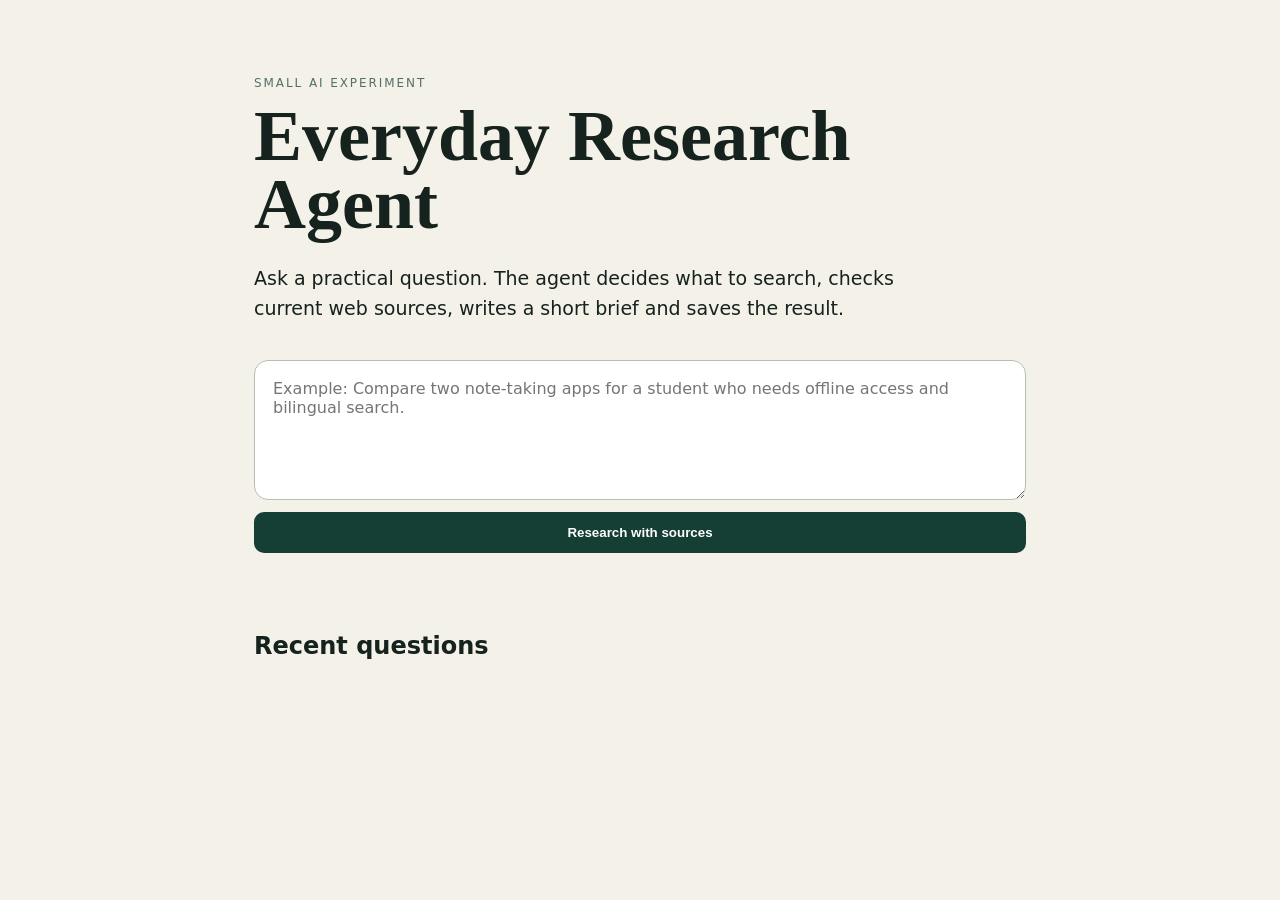
==== static/index.html @ 99025326 "Build everyday web research agent demo" ====
<!doctype html>
<html lang="en">
<head>
  <meta charset="utf-8">
  <meta name="viewport" content="width=device-width,initial-scale=1">
  <title>Everyday Research Agent</title>
  <link rel="stylesheet" href="/static/styles.css">
</head>
<body>
  <main>
    <p class="eyebrow">SMALL AI EXPERIMENT</p>
    <h1>Everyday Research Agent</h1>
    <p class="intro">Ask a practical question. The agent decides what to search, checks current web sources, writes a short brief and saves the result.</p>
    <form id="form">
      <textarea id="question" minlength="5" maxlength="1200" required placeholder="Example: Compare two note-taking apps for a student who needs offline access and bilingual search."></textarea>
      <button>Research with sources</button>
    </form>
    <p id="status" role="status"></p>
    <article id="result" hidden></article>
    <section>
      <h2>Recent questions</h2>
      <div id="history" class="history"></div>
    </section>
  </main>
  <script src="/static/app.js"></script>
</body>
</html>
---- static/styles.css ----
:root{font-family:Inter,ui-sans-serif,system-ui,sans-serif;color:#15221e;background:#f4f1e8}*{box-sizing:border-box}body{margin:0}main{max-width:820px;margin:0 auto;padding:64px 24px}.eyebrow{font-size:12px;letter-spacing:.16em;color:#527066}h1{font-family:Georgia,serif;font-size:clamp(42px,8vw,72px);line-height:.95;margin:12px 0 24px}.intro{font-size:19px;line-height:1.6;max-width:680px}form{display:grid;gap:12px;margin:36px 0}textarea{min-height:140px;border:1px solid #b5bdb4;border-radius:14px;padding:18px;font:inherit;background:#fff}button{border:0;border-radius:10px;background:#153f35;color:#fff;padding:13px 18px;font-weight:650;cursor:pointer}#status{min-height:24px;color:#527066}article{background:#fff;border-radius:18px;padding:26px;box-shadow:0 10px 36px #23352d14;margin:28px 0}pre{white-space:pre-wrap;font:16px/1.65 inherit}.meta,small{color:#67756f;font-size:12px}.history{display:grid;gap:8px}.history button{display:flex;justify-content:space-between;text-align:left;background:#e4e8df;color:#15221e}.history span{max-width:80%}a{color:#176452}details{border-top:1px solid #e1e5df;margin-top:20px;padding-top:14px}
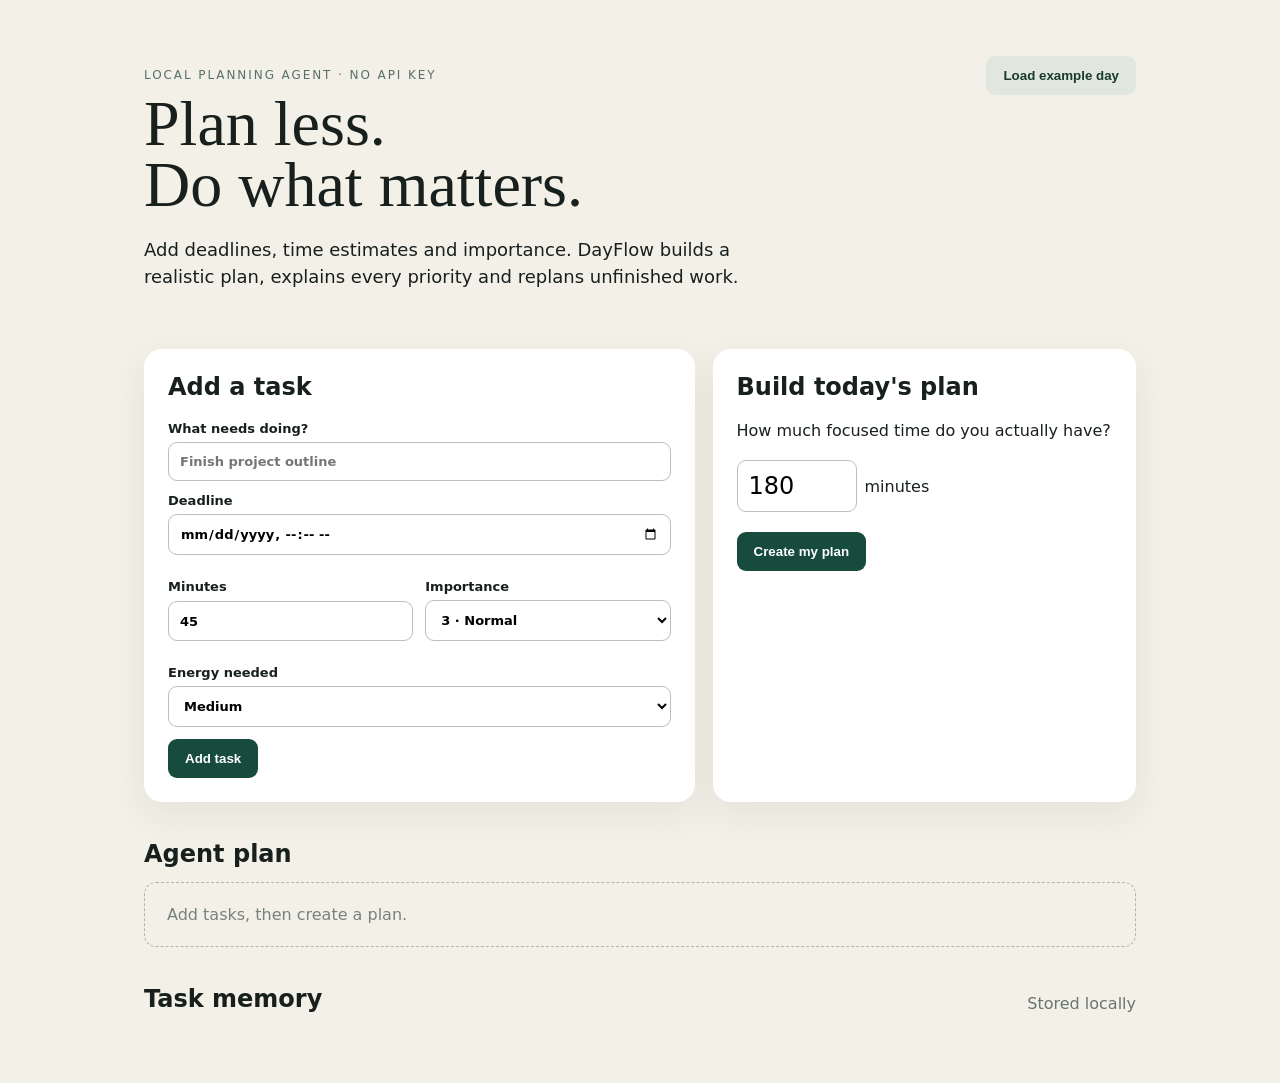
==== commit f96db527: "Replace paid research demo with local DayFlow planner" ====
--- a/static/index.html
+++ b/static/index.html
@@ -1,27 +1,6 @@
-<!doctype html>
-<html lang="en">
-<head>
-  <meta charset="utf-8">
-  <meta name="viewport" content="width=device-width,initial-scale=1">
-  <title>Everyday Research Agent</title>
-  <link rel="stylesheet" href="/static/styles.css">
-</head>
-<body>
-  <main>
-    <p class="eyebrow">SMALL AI EXPERIMENT</p>
-    <h1>Everyday Research Agent</h1>
-    <p class="intro">Ask a practical question. The agent decides what to search, checks current web sources, writes a short brief and saves the result.</p>
-    <form id="form">
-      <textarea id="question" minlength="5" maxlength="1200" required placeholder="Example: Compare two note-taking apps for a student who needs offline access and bilingual search."></textarea>
-      <button>Research with sources</button>
-    </form>
-    <p id="status" role="status"></p>
-    <article id="result" hidden></article>
-    <section>
-      <h2>Recent questions</h2>
-      <div id="history" class="history"></div>
-    </section>
-  </main>
-  <script src="/static/app.js"></script>
-</body>
-</html>
+<!doctype html><html lang="en"><head><meta charset="utf-8"><meta name="viewport" content="width=device-width,initial-scale=1"><title>DayFlow Planning Agent</title><link rel="stylesheet" href="/static/styles.css"></head>
+<body><main><header><div><p class="eyebrow">LOCAL PLANNING AGENT · NO API KEY</p><h1>Plan less.<br>Do what matters.</h1><p class="intro">Add deadlines, time estimates and importance. DayFlow builds a realistic plan, explains every priority and replans unfinished work.</p></div><button id="demo" class="secondary">Load example day</button></header>
+<section class="grid"><form id="taskForm" class="card"><h2>Add a task</h2><label>What needs doing?<input name="title" required minlength="2" placeholder="Finish project outline"></label><label>Deadline<input name="due_at" type="datetime-local" required></label><div class="two"><label>Minutes<input name="estimate_minutes" type="number" min="10" max="600" value="45" required></label><label>Importance<select name="importance"><option value="5">5 · Critical</option><option value="4">4 · Important</option><option value="3" selected>3 · Normal</option><option value="2">2 · Low</option><option value="1">1 · Optional</option></select></label></div><label>Energy needed<select name="energy"><option value="high">High focus</option><option value="medium" selected>Medium</option><option value="low">Low energy</option></select></label><button>Add task</button></form>
+<div class="card"><h2>Build today's plan</h2><p>How much focused time do you actually have?</p><div class="time"><input id="available" type="number" min="15" max="720" value="180"><span>minutes</span></div><button id="plan">Create my plan</button><p id="status" role="status"></p></div></section>
+<section><div class="section-title"><h2>Agent plan</h2><span id="summary"></span></div><div id="planOutput" class="plan empty">Add tasks, then create a plan.</div></section>
+<section><div class="section-title"><h2>Task memory</h2><span>Stored locally</span></div><div id="tasks" class="tasks"></div></section></main><script src="/static/app.js"></script></body></html>
--- a/static/styles.css
+++ b/static/styles.css
@@ -1 +1 @@
-:root{font-family:Inter,ui-sans-serif,system-ui,sans-serif;color:#15221e;background:#f4f1e8}*{box-sizing:border-box}body{margin:0}main{max-width:820px;margin:0 auto;padding:64px 24px}.eyebrow{font-size:12px;letter-spacing:.16em;color:#527066}h1{font-family:Georgia,serif;font-size:clamp(42px,8vw,72px);line-height:.95;margin:12px 0 24px}.intro{font-size:19px;line-height:1.6;max-width:680px}form{display:grid;gap:12px;margin:36px 0}textarea{min-height:140px;border:1px solid #b5bdb4;border-radius:14px;padding:18px;font:inherit;background:#fff}button{border:0;border-radius:10px;background:#153f35;color:#fff;padding:13px 18px;font-weight:650;cursor:pointer}#status{min-height:24px;color:#527066}article{background:#fff;border-radius:18px;padding:26px;box-shadow:0 10px 36px #23352d14;margin:28px 0}pre{white-space:pre-wrap;font:16px/1.65 inherit}.meta,small{color:#67756f;font-size:12px}.history{display:grid;gap:8px}.history button{display:flex;justify-content:space-between;text-align:left;background:#e4e8df;color:#15221e}.history span{max-width:80%}a{color:#176452}details{border-top:1px solid #e1e5df;margin-top:20px;padding-top:14px}
+:root{font-family:Inter,ui-sans-serif,system-ui,sans-serif;color:#18201e;background:#f3f0e7}*{box-sizing:border-box}body{margin:0}main{max-width:1040px;margin:auto;padding:56px 24px}header{display:flex;justify-content:space-between;gap:30px;align-items:flex-start;margin-bottom:40px}.eyebrow{font-size:12px;letter-spacing:.16em;color:#587168}h1{font:64px/.95 Georgia,serif;margin:10px 0 20px}.intro{font-size:18px;line-height:1.55;max-width:640px}.grid{display:grid;grid-template-columns:1.3fr 1fr;gap:18px}.card{background:#fff;padding:24px;border-radius:18px;box-shadow:0 12px 36px #23352d12}h2{margin-top:0}label{display:grid;gap:6px;margin:12px 0;font-size:13px;font-weight:650}input,select{border:1px solid #b9c1bc;border-radius:9px;padding:11px;background:#fff;font:inherit}.two{display:grid;grid-template-columns:1fr 1fr;gap:12px}button{border:0;border-radius:9px;padding:12px 17px;background:#174b3d;color:#fff;font-weight:700;cursor:pointer}.secondary{background:#e1e7df;color:#173a31}.small{padding:8px 11px;margin-left:6px}.time{display:flex;align-items:center;gap:8px;margin:20px 0}.time input{font-size:24px;width:120px}.section-title{display:flex;justify-content:space-between;align-items:end;margin-top:38px}.section-title h2{margin:0}.section-title span,small{color:#68766f}.plan,.tasks{display:grid;gap:10px;margin-top:14px}.block,.task{background:#fff;padding:17px 20px;border-radius:13px;display:flex;justify-content:space-between;gap:16px}.block{justify-content:flex-start}.block h3,.task p{margin:2px 0}.number{display:grid;place-items:center;background:#dce9e2;color:#174b3d;width:34px;height:34px;border-radius:50%;font-weight:800}.block em{display:block;color:#a45135;font-size:12px;margin-top:8px}.task.done{opacity:.55}.task.done b{text-decoration:line-through}.empty{color:#78827d;padding:22px;border:1px dashed #adb7b1;border-radius:12px}@media(max-width:720px){header{display:block}header>button{margin-top:15px}.grid{grid-template-columns:1fr}h1{font-size:48px}.task{display:block}.task>div:last-child{margin-top:12px}}
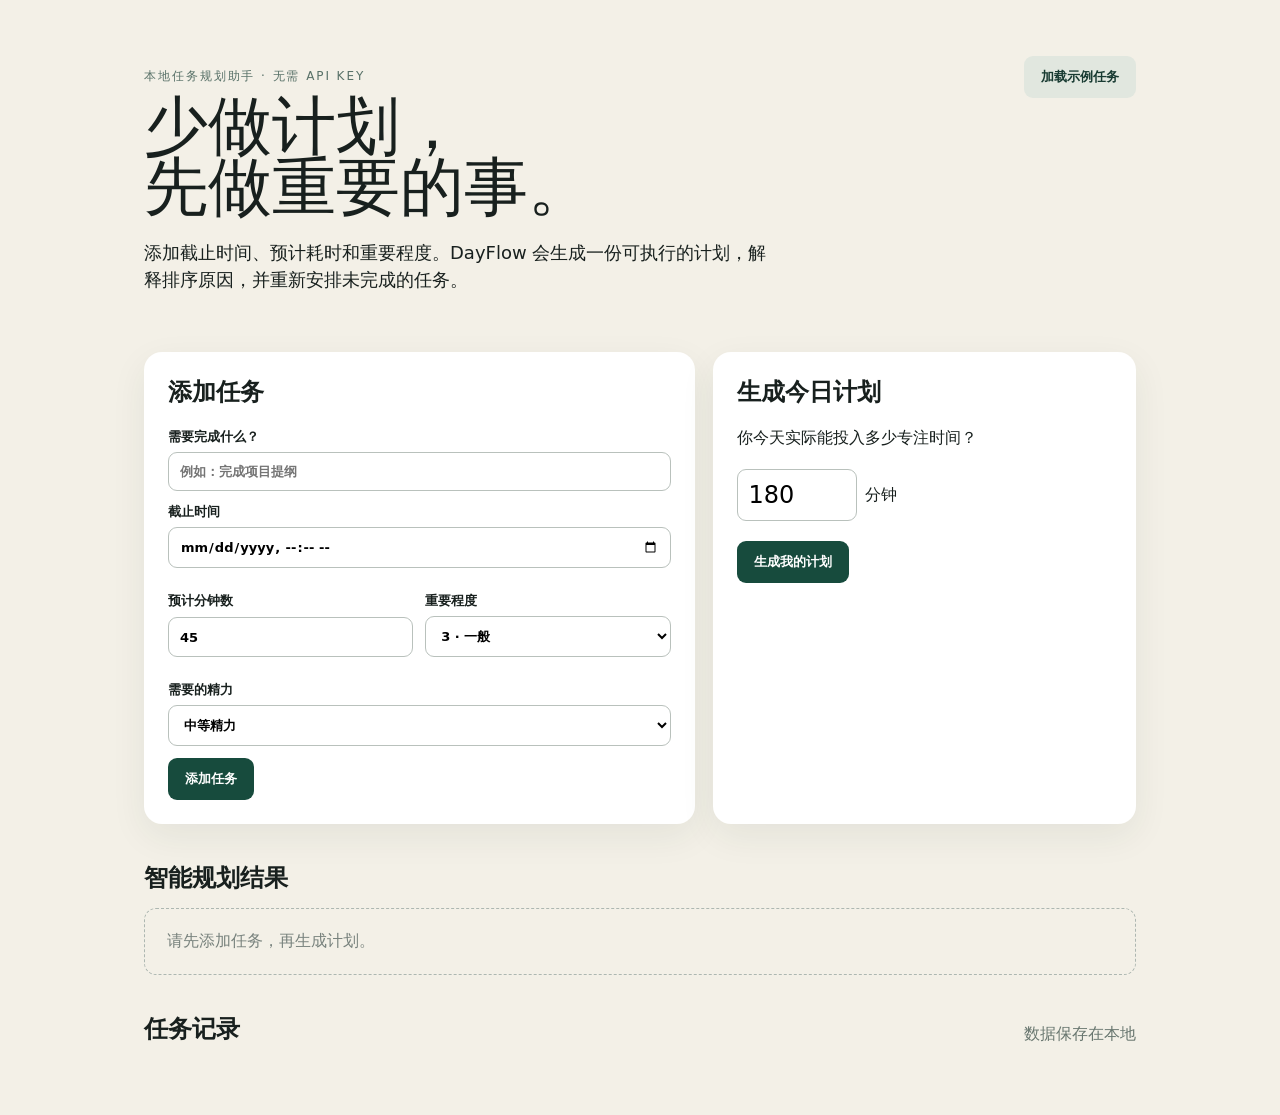
==== commit 92aee659: "Translate DayFlow interface and planning feedback to Chinese" ====
--- a/static/index.html
+++ b/static/index.html
@@ -1,6 +1,6 @@
-<!doctype html><html lang="en"><head><meta charset="utf-8"><meta name="viewport" content="width=device-width,initial-scale=1"><title>DayFlow Planning Agent</title><link rel="stylesheet" href="/static/styles.css"></head>
-<body><main><header><div><p class="eyebrow">LOCAL PLANNING AGENT · NO API KEY</p><h1>Plan less.<br>Do what matters.</h1><p class="intro">Add deadlines, time estimates and importance. DayFlow builds a realistic plan, explains every priority and replans unfinished work.</p></div><button id="demo" class="secondary">Load example day</button></header>
-<section class="grid"><form id="taskForm" class="card"><h2>Add a task</h2><label>What needs doing?<input name="title" required minlength="2" placeholder="Finish project outline"></label><label>Deadline<input name="due_at" type="datetime-local" required></label><div class="two"><label>Minutes<input name="estimate_minutes" type="number" min="10" max="600" value="45" required></label><label>Importance<select name="importance"><option value="5">5 · Critical</option><option value="4">4 · Important</option><option value="3" selected>3 · Normal</option><option value="2">2 · Low</option><option value="1">1 · Optional</option></select></label></div><label>Energy needed<select name="energy"><option value="high">High focus</option><option value="medium" selected>Medium</option><option value="low">Low energy</option></select></label><button>Add task</button></form>
-<div class="card"><h2>Build today's plan</h2><p>How much focused time do you actually have?</p><div class="time"><input id="available" type="number" min="15" max="720" value="180"><span>minutes</span></div><button id="plan">Create my plan</button><p id="status" role="status"></p></div></section>
-<section><div class="section-title"><h2>Agent plan</h2><span id="summary"></span></div><div id="planOutput" class="plan empty">Add tasks, then create a plan.</div></section>
-<section><div class="section-title"><h2>Task memory</h2><span>Stored locally</span></div><div id="tasks" class="tasks"></div></section></main><script src="/static/app.js"></script></body></html>
+<!doctype html><html lang="zh-CN"><head><meta charset="utf-8"><meta name="viewport" content="width=device-width,initial-scale=1"><title>DayFlow 日程规划助手</title><link rel="stylesheet" href="/static/styles.css"></head>
+<body><main><header><div><p class="eyebrow">本地任务规划助手 · 无需 API KEY</p><h1>少做计划，<br>先做重要的事。</h1><p class="intro">添加截止时间、预计耗时和重要程度。DayFlow 会生成一份可执行的计划，解释排序原因，并重新安排未完成的任务。</p></div><button id="demo" class="secondary">加载示例任务</button></header>
+<section class="grid"><form id="taskForm" class="card"><h2>添加任务</h2><label>需要完成什么？<input name="title" required minlength="2" placeholder="例如：完成项目提纲"></label><label>截止时间<input name="due_at" type="datetime-local" required></label><div class="two"><label>预计分钟数<input name="estimate_minutes" type="number" min="10" max="600" value="45" required></label><label>重要程度<select name="importance"><option value="5">5 · 非常重要</option><option value="4">4 · 重要</option><option value="3" selected>3 · 一般</option><option value="2">2 · 较低</option><option value="1">1 · 可选</option></select></label></div><label>需要的精力<select name="energy"><option value="high">高度专注</option><option value="medium" selected>中等精力</option><option value="low">低精力</option></select></label><button>添加任务</button></form>
+<div class="card"><h2>生成今日计划</h2><p>你今天实际能投入多少专注时间？</p><div class="time"><input id="available" type="number" min="15" max="720" value="180"><span>分钟</span></div><button id="plan">生成我的计划</button><p id="status" role="status"></p></div></section>
+<section><div class="section-title"><h2>智能规划结果</h2><span id="summary"></span></div><div id="planOutput" class="plan empty">请先添加任务，再生成计划。</div></section>
+<section><div class="section-title"><h2>任务记录</h2><span>数据保存在本地</span></div><div id="tasks" class="tasks"></div></section></main><script src="/static/app.js"></script></body></html>
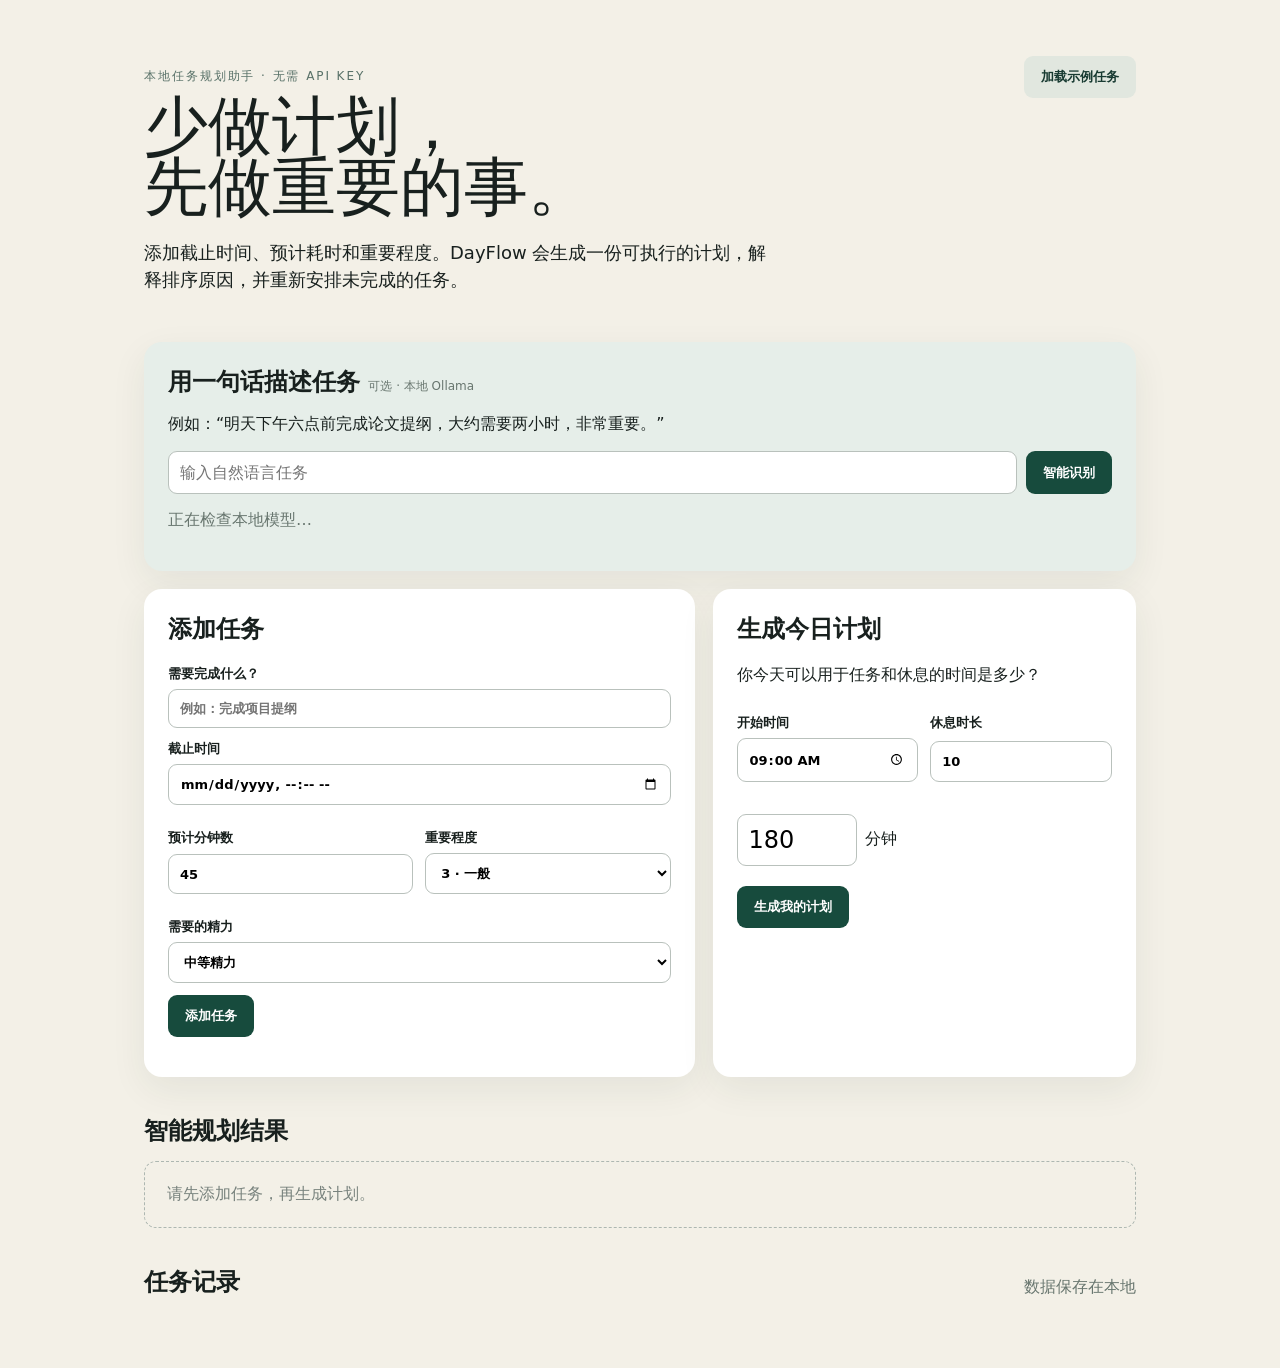
==== commit 4af7df87: "Add editable tasks, timeline scheduling and optional local AI input" ====
--- a/static/index.html
+++ b/static/index.html
@@ -1,6 +1,7 @@
 <!doctype html><html lang="zh-CN"><head><meta charset="utf-8"><meta name="viewport" content="width=device-width,initial-scale=1"><title>DayFlow 日程规划助手</title><link rel="stylesheet" href="/static/styles.css"></head>
 <body><main><header><div><p class="eyebrow">本地任务规划助手 · 无需 API KEY</p><h1>少做计划，<br>先做重要的事。</h1><p class="intro">添加截止时间、预计耗时和重要程度。DayFlow 会生成一份可执行的计划，解释排序原因，并重新安排未完成的任务。</p></div><button id="demo" class="secondary">加载示例任务</button></header>
-<section class="grid"><form id="taskForm" class="card"><h2>添加任务</h2><label>需要完成什么？<input name="title" required minlength="2" placeholder="例如：完成项目提纲"></label><label>截止时间<input name="due_at" type="datetime-local" required></label><div class="two"><label>预计分钟数<input name="estimate_minutes" type="number" min="10" max="600" value="45" required></label><label>重要程度<select name="importance"><option value="5">5 · 非常重要</option><option value="4">4 · 重要</option><option value="3" selected>3 · 一般</option><option value="2">2 · 较低</option><option value="1">1 · 可选</option></select></label></div><label>需要的精力<select name="energy"><option value="high">高度专注</option><option value="medium" selected>中等精力</option><option value="low">低精力</option></select></label><button>添加任务</button></form>
-<div class="card"><h2>生成今日计划</h2><p>你今天实际能投入多少专注时间？</p><div class="time"><input id="available" type="number" min="15" max="720" value="180"><span>分钟</span></div><button id="plan">生成我的计划</button><p id="status" role="status"></p></div></section>
+<section class="ai-card card"><div><h2>用一句话描述任务 <span class="optional">可选 · 本地 Ollama</span></h2><p>例如：“明天下午六点前完成论文提纲，大约需要两小时，非常重要。”</p></div><div class="ai-input"><input id="naturalTask" placeholder="输入自然语言任务"><button id="parseTask" type="button">智能识别</button></div><p id="ollamaStatus" class="hint">正在检查本地模型…</p></section>
+<section class="grid"><form id="taskForm" class="card"><h2 id="formTitle">添加任务</h2><input name="task_id" type="hidden"><label>需要完成什么？<input name="title" required minlength="2" placeholder="例如：完成项目提纲"></label><label>截止时间<input name="due_at" type="datetime-local" required></label><div class="two"><label>预计分钟数<input name="estimate_minutes" type="number" min="10" max="600" value="45" required></label><label>重要程度<select name="importance"><option value="5">5 · 非常重要</option><option value="4">4 · 重要</option><option value="3" selected>3 · 一般</option><option value="2">2 · 较低</option><option value="1">1 · 可选</option></select></label></div><label>需要的精力<select name="energy"><option value="high">高度专注</option><option value="medium" selected>中等精力</option><option value="low">低精力</option></select></label><div class="form-actions"><button id="saveTask">添加任务</button><button id="cancelEdit" type="button" class="secondary" hidden>取消编辑</button></div><p id="formStatus" class="hint" role="status"></p></form>
+<div class="card"><h2>生成今日计划</h2><p>你今天可以用于任务和休息的时间是多少？</p><div class="two"><label>开始时间<input id="startTime" type="time" value="09:00"></label><label>休息时长<input id="breakMinutes" type="number" min="0" max="30" value="10"></label></div><div class="time"><input id="available" type="number" min="15" max="720" value="180"><span>分钟</span></div><button id="plan">生成我的计划</button><p id="status" role="status"></p></div></section>
 <section><div class="section-title"><h2>智能规划结果</h2><span id="summary"></span></div><div id="planOutput" class="plan empty">请先添加任务，再生成计划。</div></section>
 <section><div class="section-title"><h2>任务记录</h2><span>数据保存在本地</span></div><div id="tasks" class="tasks"></div></section></main><script src="/static/app.js"></script></body></html>
--- a/static/styles.css
+++ b/static/styles.css
@@ -1 +1 @@
-:root{font-family:Inter,ui-sans-serif,system-ui,sans-serif;color:#18201e;background:#f3f0e7}*{box-sizing:border-box}body{margin:0}main{max-width:1040px;margin:auto;padding:56px 24px}header{display:flex;justify-content:space-between;gap:30px;align-items:flex-start;margin-bottom:40px}.eyebrow{font-size:12px;letter-spacing:.16em;color:#587168}h1{font:64px/.95 Georgia,serif;margin:10px 0 20px}.intro{font-size:18px;line-height:1.55;max-width:640px}.grid{display:grid;grid-template-columns:1.3fr 1fr;gap:18px}.card{background:#fff;padding:24px;border-radius:18px;box-shadow:0 12px 36px #23352d12}h2{margin-top:0}label{display:grid;gap:6px;margin:12px 0;font-size:13px;font-weight:650}input,select{border:1px solid #b9c1bc;border-radius:9px;padding:11px;background:#fff;font:inherit}.two{display:grid;grid-template-columns:1fr 1fr;gap:12px}button{border:0;border-radius:9px;padding:12px 17px;background:#174b3d;color:#fff;font-weight:700;cursor:pointer}.secondary{background:#e1e7df;color:#173a31}.small{padding:8px 11px;margin-left:6px}.time{display:flex;align-items:center;gap:8px;margin:20px 0}.time input{font-size:24px;width:120px}.section-title{display:flex;justify-content:space-between;align-items:end;margin-top:38px}.section-title h2{margin:0}.section-title span,small{color:#68766f}.plan,.tasks{display:grid;gap:10px;margin-top:14px}.block,.task{background:#fff;padding:17px 20px;border-radius:13px;display:flex;justify-content:space-between;gap:16px}.block{justify-content:flex-start}.block h3,.task p{margin:2px 0}.number{display:grid;place-items:center;background:#dce9e2;color:#174b3d;width:34px;height:34px;border-radius:50%;font-weight:800}.block em{display:block;color:#a45135;font-size:12px;margin-top:8px}.task.done{opacity:.55}.task.done b{text-decoration:line-through}.empty{color:#78827d;padding:22px;border:1px dashed #adb7b1;border-radius:12px}@media(max-width:720px){header{display:block}header>button{margin-top:15px}.grid{grid-template-columns:1fr}h1{font-size:48px}.task{display:block}.task>div:last-child{margin-top:12px}}
+:root{font-family:Inter,ui-sans-serif,system-ui,sans-serif;color:#18201e;background:#f3f0e7}*{box-sizing:border-box}body{margin:0}main{max-width:1040px;margin:auto;padding:56px 24px}header{display:flex;justify-content:space-between;gap:30px;align-items:flex-start;margin-bottom:30px}.eyebrow{font-size:12px;letter-spacing:.16em;color:#587168}h1{font:64px/.95 Georgia,serif;margin:10px 0 20px}.intro{font-size:18px;line-height:1.55;max-width:640px}.grid{display:grid;grid-template-columns:1.3fr 1fr;gap:18px}.card{background:#fff;padding:24px;border-radius:18px;box-shadow:0 12px 36px #23352d12}h2{margin-top:0}label{display:grid;gap:6px;margin:12px 0;font-size:13px;font-weight:650}input,select{border:1px solid #b9c1bc;border-radius:9px;padding:11px;background:#fff;font:inherit}.two{display:grid;grid-template-columns:1fr 1fr;gap:12px}button{border:0;border-radius:9px;padding:12px 17px;background:#174b3d;color:#fff;font-weight:700;cursor:pointer}.secondary{background:#e1e7df;color:#173a31}.danger{background:#f3dfd8;color:#7b2f1d}.small{padding:8px 11px;margin:3px}.time{display:flex;align-items:center;gap:8px;margin:20px 0}.time input{font-size:24px;width:120px}.section-title{display:flex;justify-content:space-between;align-items:end;margin-top:38px}.section-title h2{margin:0}.section-title span,small,.hint{color:#68766f}.plan,.tasks{display:grid;gap:10px;margin-top:14px}.task{background:#fff;padding:17px 20px;border-radius:13px;display:flex;justify-content:space-between;gap:16px}.task p{margin:4px 0}.task.done{opacity:.58}.task.done b{text-decoration:line-through}.task-actions{text-align:right;min-width:245px}.empty{color:#78827d;padding:22px;border:1px dashed #adb7b1;border-radius:12px}.ai-card{margin-bottom:18px;background:#e6eee9}.ai-card h2{margin-bottom:6px}.optional{font:12px system-ui;color:#68766f}.ai-input{display:flex;gap:9px}.ai-input input{flex:1}.form-actions{display:flex;gap:8px}.timeline{position:relative}.time-block{display:grid;grid-template-columns:110px 1fr;gap:18px;background:#fff;padding:17px 20px;border-radius:13px;border-left:5px solid #2d705e}.time-block.break{background:#e8ece6;border-left-color:#a4b1a9}.time-block time{font-weight:800;color:#245748}.time-block h3,.time-block p{margin:0 0 5px}.remaining{display:grid;gap:5px;background:#f5e6dc;padding:16px 20px;border-radius:13px;color:#733e2e}@media(max-width:720px){header{display:block}header>button{margin-top:15px}.grid{grid-template-columns:1fr}h1{font-size:48px}.task{display:block}.task-actions{text-align:left;min-width:0;margin-top:12px}.ai-input{display:grid}.time-block{grid-template-columns:85px 1fr}}
